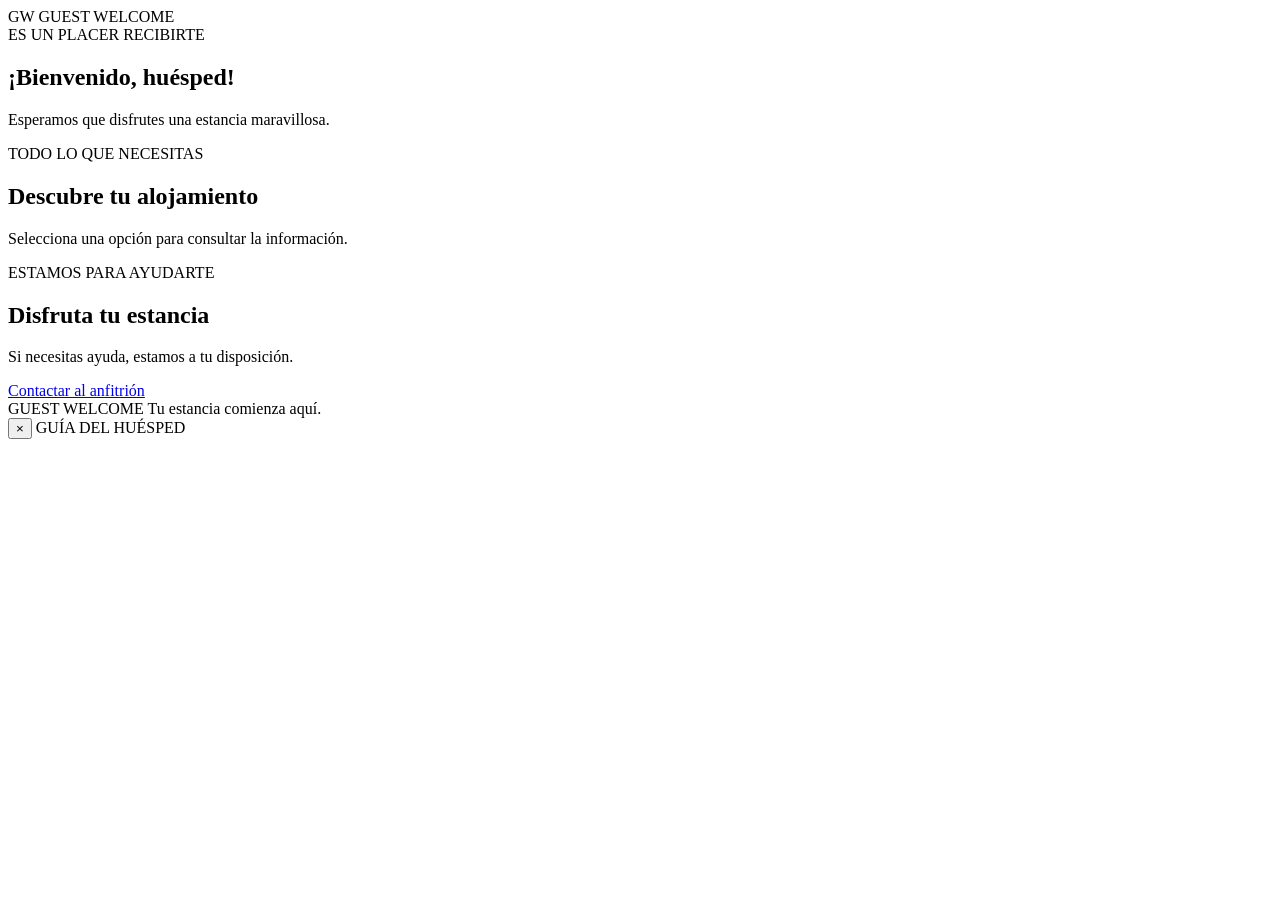
==== index.html @ a35feb83 "Add initial HTML structure for guest welcome page" ====
<!DOCTYPE html>
<html lang="es">
<head>
  <meta charset="UTF-8">
  <meta name="viewport" content="width=device-width, initial-scale=1.0">
  <meta name="theme-color" content="#142b40">
  <title>Guest Welcome | Bienvenido</title>
  <link rel="stylesheet" href="css/estilos.css">
</head>
<body>

  <header class="topbar">
    <div class="brand">
      <span class="brand-icon">GW</span>
      <span id="nombreAlojamiento">GUEST WELCOME</span>
    </div>
    <div id="reloj" class="clock"></div>
  </header>

  <main>
    <section class="hero">
      <div class="hero-content">
        <span class="eyebrow">ES UN PLACER RECIBIRTE</span>
        <h1>¡Bienvenido<span id="saludoPlural"></span>, <span id="nombreHuesped">huésped</span>!</h1>
        <p id="mensajeBienvenida">
          Esperamos que disfrutes una estancia maravillosa.
        </p>
        <div class="stay-dates" id="fechasEstancia"></div>
      </div>
      <div class="hero-photo" id="fotoPrincipal"></div>
    </section>

    <section class="section">
      <div class="section-heading">
        <span class="eyebrow">TODO LO QUE NECESITAS</span>
        <h2>Descubre tu alojamiento</h2>
        <p>Selecciona una opción para consultar la información.</p>
      </div>

      <div class="menu-grid" id="menuPrincipal"></div>
    </section>

    <section class="welcome-note">
      <div>
        <span class="eyebrow">ESTAMOS PARA AYUDARTE</span>
        <h2>Disfruta tu estancia</h2>
        <p id="mensajeFinal">
          Si necesitas ayuda, estamos a tu disposición.
        </p>
      </div>
      <a id="contactoWhatsApp" class="contact-button"
         href="#" target="_blank" rel="noopener">
        Contactar al anfitrión
      </a>
    </section>
  </main>

  <footer>
    <span id="pieAlojamiento">GUEST WELCOME</span>
    <span>Tu estancia comienza aquí.</span>
  </footer>

  <div id="modal" class="modal" aria-hidden="true">
    <div class="modal-content">
      <button id="cerrarModal" class="close-button" aria-label="Cerrar">×</button>
      <span class="eyebrow">GUÍA DEL HUÉSPED</span>
      <h2 id="modalTitulo"></h2>
      <div id="modalContenido"></div>
    </div>
  </div>

  <script src="js/app.js"></script>
</body>
</html>
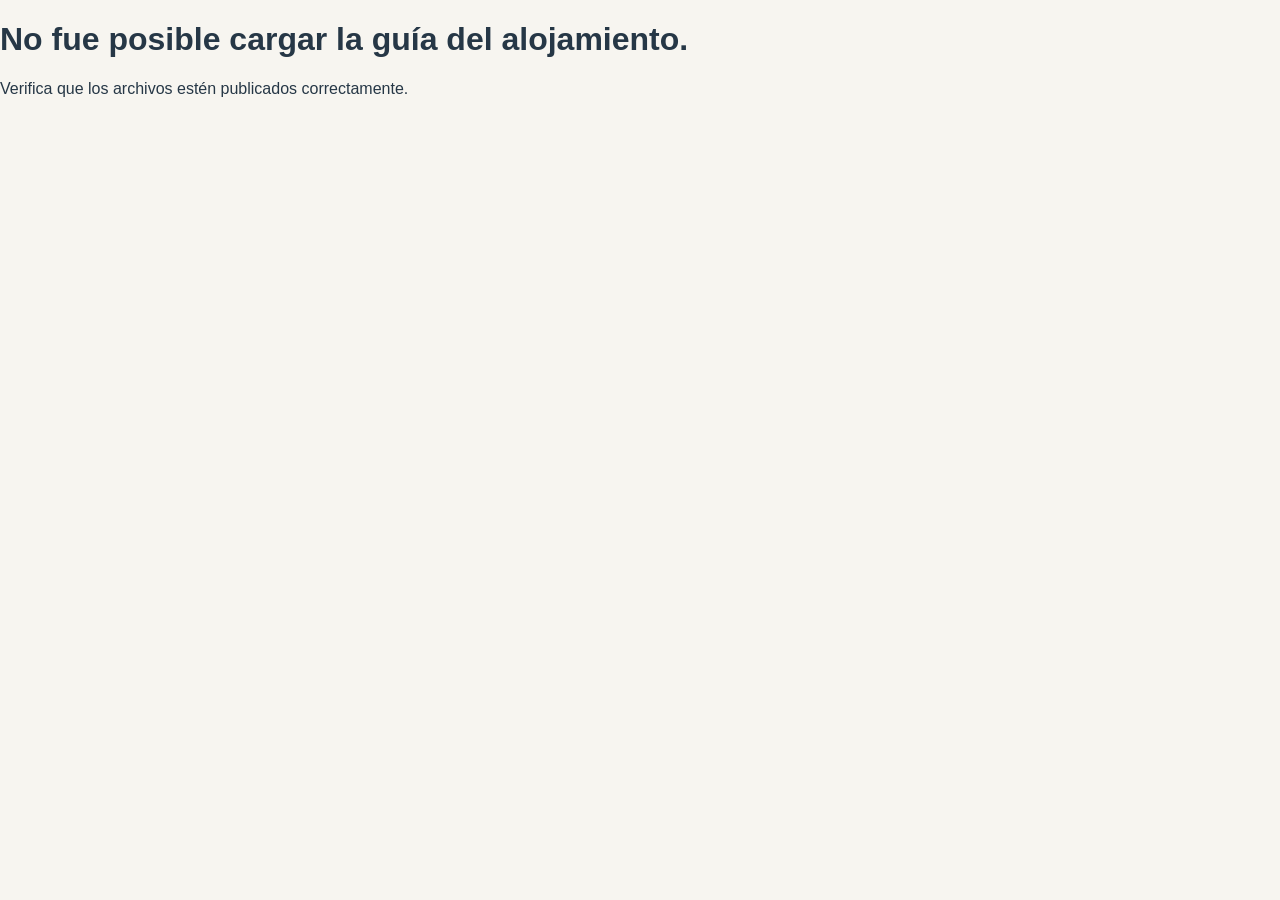
==== commit d6692170: "Add files via upload" ====
--- a/index.html
+++ b/index.html
@@ -1,75 +1,8 @@
-
 <!DOCTYPE html>
-<html lang="es">
-<head>
-  <meta charset="UTF-8">
-  <meta name="viewport" content="width=device-width, initial-scale=1.0">
-  <meta name="theme-color" content="#142b40">
-  <title>Guest Welcome | Bienvenido</title>
-  <link rel="stylesheet" href="css/estilos.css">
-</head>
-<body>
-
-  <header class="topbar">
-    <div class="brand">
-      <span class="brand-icon">GW</span>
-      <span id="nombreAlojamiento">GUEST WELCOME</span>
-    </div>
-    <div id="reloj" class="clock"></div>
-  </header>
-
-  <main>
-    <section class="hero">
-      <div class="hero-content">
-        <span class="eyebrow">ES UN PLACER RECIBIRTE</span>
-        <h1>¡Bienvenido<span id="saludoPlural"></span>, <span id="nombreHuesped">huésped</span>!</h1>
-        <p id="mensajeBienvenida">
-          Esperamos que disfrutes una estancia maravillosa.
-        </p>
-        <div class="stay-dates" id="fechasEstancia"></div>
-      </div>
-      <div class="hero-photo" id="fotoPrincipal"></div>
-    </section>
-
-    <section class="section">
-      <div class="section-heading">
-        <span class="eyebrow">TODO LO QUE NECESITAS</span>
-        <h2>Descubre tu alojamiento</h2>
-        <p>Selecciona una opción para consultar la información.</p>
-      </div>
-
-      <div class="menu-grid" id="menuPrincipal"></div>
-    </section>
-
-    <section class="welcome-note">
-      <div>
-        <span class="eyebrow">ESTAMOS PARA AYUDARTE</span>
-        <h2>Disfruta tu estancia</h2>
-        <p id="mensajeFinal">
-          Si necesitas ayuda, estamos a tu disposición.
-        </p>
-      </div>
-      <a id="contactoWhatsApp" class="contact-button"
-         href="#" target="_blank" rel="noopener">
-        Contactar al anfitrión
-      </a>
-    </section>
-  </main>
-
-  <footer>
-    <span id="pieAlojamiento">GUEST WELCOME</span>
-    <span>Tu estancia comienza aquí.</span>
-  </footer>
-
-  <div id="modal" class="modal" aria-hidden="true">
-    <div class="modal-content">
-      <button id="cerrarModal" class="close-button" aria-label="Cerrar">×</button>
-      <span class="eyebrow">GUÍA DEL HUÉSPED</span>
-      <h2 id="modalTitulo"></h2>
-      <div id="modalContenido"></div>
-    </div>
-  </div>
-
-  <script src="js/app.js"></script>
-</body>
-</html>
+<html lang="es"><head><meta charset="UTF-8"><meta name="viewport" content="width=device-width, initial-scale=1.0"><meta name="theme-color" content="#365e59"><title>Nuestra Casa | Guest Welcome</title><link rel="stylesheet" href="css/estilos.css"></head>
+<body><header class="topbar"><a class="brand" href="index.html"><span class="brand-icon">⌂</span><span id="nombreAlojamiento">NUESTRA CASA</span></a><div id="reloj" class="clock"></div></header>
+<main><section class="hero"><div class="hero-content"><span class="eyebrow">CUERNAVACA · MORELOS</span><h1>¡Bienvenidos a nuestra casa!</h1><p id="mensajeBienvenida">Disfruten nuestra casa.</p><div class="stay-dates" id="fechasEstancia"></div><p class="subtitulo" id="subtitulo"></p></div><div class="hero-photo" id="fotoPrincipal"></div></section>
+<section class="section"><div class="section-heading"><span class="eyebrow">GUÍA PARA TU ESTANCIA</span><h2>Todo lo que necesitas saber</h2><p>Selecciona una sección para consultar la información y fotografías.</p></div><div class="menu-grid" id="menuPrincipal"></div></section>
+<section class="host"><img id="fotoAnfitriona" src="img/alojamiento/image3.png" alt="Anfitriona Ale"><div><span class="eyebrow">ESTAMOS PARA RECIBIRTE</span><h2>¡Soy Ale!</h2><p id="mensajeFinal"></p><p><strong>Anfitriona:</strong> Alexandra Cuenca<br><strong>Coanfitriona:</strong> Teresita Castillo</p><a id="contactoWhatsApp" class="contact-button" href="https://wa.me/525538124380" target="_blank" rel="noopener">Contactar por WhatsApp</a></div></section></main>
+<footer><span>NUESTRA CASA · CUERNAVACA, MOR.</span><span>GUEST WELCOME</span></footer>
+<div id="modal" class="modal" aria-hidden="true"><div class="modal-content"><button id="cerrarModal" class="close-button" aria-label="Cerrar">×</button><span class="eyebrow">GUÍA DE NUESTRA CASA</span><h2 id="modalTitulo"></h2><div id="modalContenido"></div></div></div><script src="js/app.js"></script></body></html>
--- a/css/estilos.css
+++ b/css/estilos.css
@@ -0,0 +1,285 @@
+
+:root {
+  --navy: #142b40;
+  --blue: #274d68;
+  --gold: #c7a66a;
+  --cream: #f7f5f0;
+  --white: #ffffff;
+  --text: #263746;
+  --muted: #687987;
+}
+
+* {
+  box-sizing: border-box;
+}
+
+body {
+  margin: 0;
+  background: var(--cream);
+  color: var(--text);
+  font-family: Arial, Helvetica, sans-serif;
+}
+
+.topbar {
+  min-height: 75px;
+  padding: 15px 5%;
+  background: var(--navy);
+  color: white;
+  display: flex;
+  justify-content: space-between;
+  align-items: center;
+}
+
+.brand {
+  display: flex;
+  align-items: center;
+  gap: 13px;
+  font-size: 15px;
+  font-weight: bold;
+  letter-spacing: 2px;
+}
+
+.brand-icon {
+  width: 42px;
+  height: 42px;
+  display: grid;
+  place-items: center;
+  border: 1px solid var(--gold);
+  color: var(--gold);
+  border-radius: 50%;
+}
+
+.clock {
+  color: #e5d6b8;
+  font-size: 18px;
+}
+
+.hero {
+  min-height: 390px;
+  display: grid;
+  grid-template-columns: 1fr 1fr;
+  background: var(--navy);
+  color: white;
+  overflow: hidden;
+}
+
+.hero-content {
+  padding: 65px 8%;
+  display: flex;
+  flex-direction: column;
+  justify-content: center;
+}
+
+.eyebrow {
+  color: var(--gold);
+  font-size: 11px;
+  font-weight: bold;
+  letter-spacing: 3px;
+}
+
+.hero h1 {
+  font-family: Georgia, serif;
+  font-size: clamp(32px, 4.2vw, 58px);
+  line-height: 1.15;
+  font-weight: normal;
+  margin: 20px 0;
+}
+
+.hero-content > p {
+  color: #d9e0e5;
+  font-size: 18px;
+  line-height: 1.6;
+}
+
+.stay-dates {
+  margin-top: 22px;
+  color: #e5d6b8;
+  font-size: 14px;
+}
+
+.hero-photo {
+  min-height: 390px;
+  background: #526675 center/cover no-repeat;
+}
+
+.section {
+  padding: 55px 5%;
+}
+
+.section-heading {
+  text-align: center;
+  margin-bottom: 32px;
+}
+
+.section-heading h2,
+.welcome-note h2 {
+  font-family: Georgia, serif;
+  font-size: clamp(27px, 3vw, 38px);
+  font-weight: normal;
+  margin: 12px 0;
+}
+
+.section-heading p {
+  color: var(--muted);
+}
+
+.menu-grid {
+  display: grid;
+  grid-template-columns: repeat(3, 1fr);
+  gap: 18px;
+  max-width: 1250px;
+  margin: auto;
+}
+
+.menu-card {
+  border: 1px solid #e8e3da;
+  border-radius: 12px;
+  padding: 24px;
+  background: white;
+  color: var(--text);
+  text-align: left;
+  min-height: 145px;
+  cursor: pointer;
+  transition: transform .2s, border-color .2s;
+}
+
+.menu-card:hover,
+.menu-card:focus {
+  transform: translateY(-4px);
+  border-color: var(--gold);
+  outline: none;
+}
+
+.menu-icon {
+  display: block;
+  font-size: 30px;
+  margin-bottom: 13px;
+}
+
+.menu-card h3 {
+  margin: 0 0 8px;
+  font-size: 18px;
+}
+
+.menu-card p {
+  margin: 0;
+  color: var(--muted);
+  font-size: 13px;
+  line-height: 1.5;
+}
+
+.welcome-note {
+  margin: 0 5% 45px;
+  padding: 35px;
+  border-radius: 12px;
+  background: #e9e5dc;
+  display: flex;
+  align-items: center;
+  justify-content: space-between;
+  gap: 20px;
+}
+
+.welcome-note p {
+  color: var(--muted);
+}
+
+.contact-button {
+  background: var(--navy);
+  color: white;
+  text-decoration: none;
+  padding: 15px 22px;
+  border-radius: 7px;
+  white-space: nowrap;
+}
+
+footer {
+  background: var(--navy);
+  color: #d9e0e5;
+  padding: 22px 5%;
+  display: flex;
+  justify-content: space-between;
+  font-size: 12px;
+}
+
+.modal {
+  display: none;
+  position: fixed;
+  inset: 0;
+  background: rgba(10, 23, 34, .83);
+  z-index: 10;
+  padding: 25px;
+  align-items: center;
+  justify-content: center;
+}
+
+.modal.visible {
+  display: flex;
+}
+
+.modal-content {
+  width: min(700px, 100%);
+  max-height: 85vh;
+  overflow-y: auto;
+  background: white;
+  border-radius: 14px;
+  padding: 38px;
+  position: relative;
+}
+
+.modal-content h2 {
+  font-family: Georgia, serif;
+  font-size: 30px;
+  font-weight: normal;
+}
+
+.modal-content p,
+.modal-content li {
+  line-height: 1.7;
+  color: var(--muted);
+}
+
+.close-button {
+  position: absolute;
+  right: 20px;
+  top: 12px;
+  border: 0;
+  background: transparent;
+  font-size: 32px;
+  cursor: pointer;
+  color: var(--navy);
+}
+
+@media (max-width: 700px) {
+  .hero {
+    grid-template-columns: 1fr;
+  }
+
+  .hero-photo {
+    min-height: 220px;
+    grid-row: 1;
+  }
+
+  .hero-content {
+    padding: 35px 7%;
+  }
+
+  .menu-grid {
+    grid-template-columns: repeat(2, 1fr);
+  }
+
+  .welcome-note {
+    flex-direction: column;
+    align-items: flex-start;
+  }
+
+  footer {
+    flex-direction: column;
+    gap: 8px;
+  }
+}
+
+@media (max-width: 420px) {
+  .menu-grid {
+    grid-template-columns: 1fr;
+  }
+}
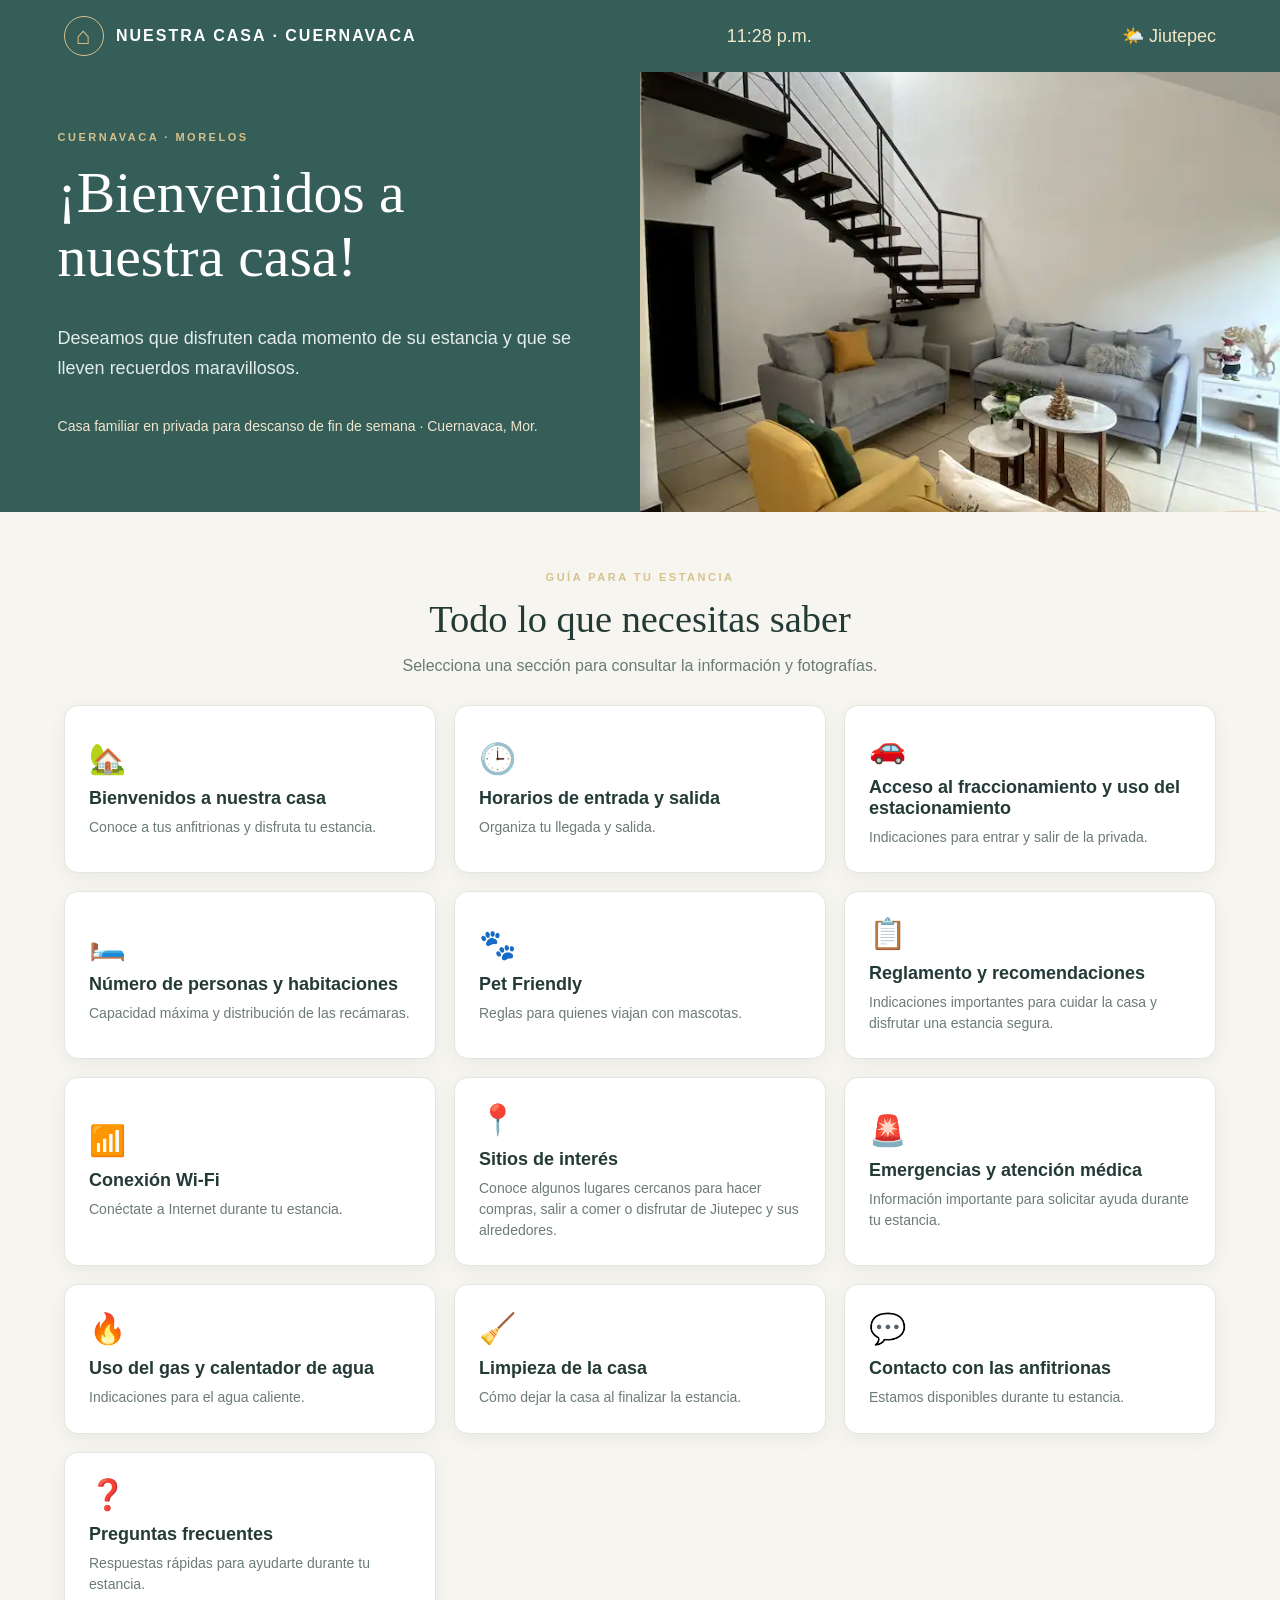
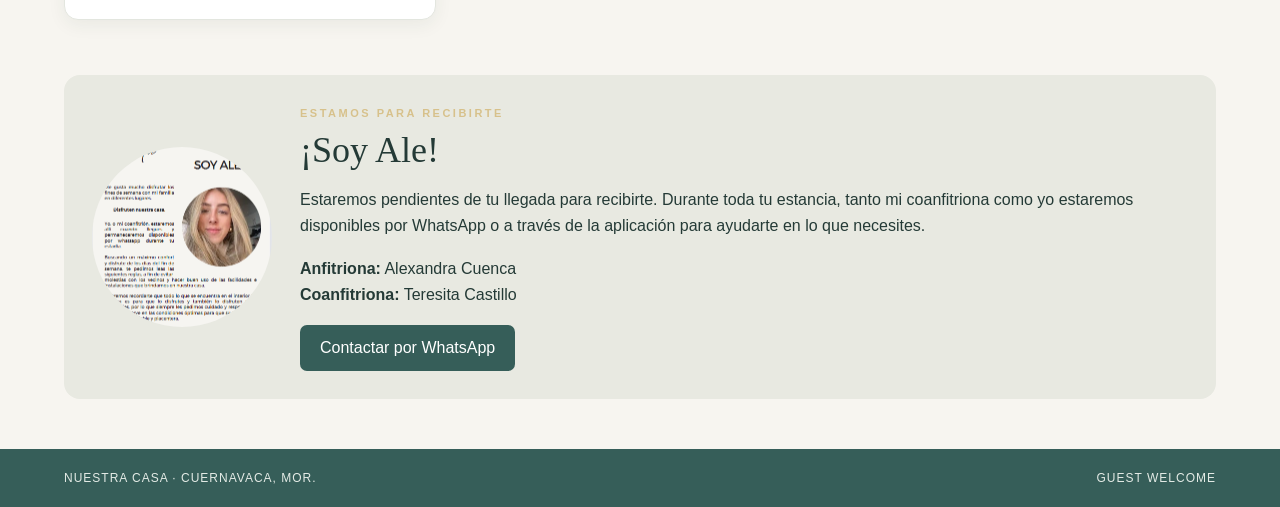
==== commit 5eb1d6d0: "Add temperature section to index.html Added temperature display for Jiutepec." ====
--- a/index.html
+++ b/index.html
@@ -1,8 +1,9 @@
 <!DOCTYPE html>
 <html lang="es"><head><meta charset="UTF-8"><meta name="viewport" content="width=device-width, initial-scale=1.0"><meta name="theme-color" content="#365e59"><title>Nuestra Casa | Guest Welcome</title><link rel="stylesheet" href="css/estilos.css"></head>
-<body><header class="topbar"><a class="brand" href="index.html"><span class="brand-icon">⌂</span><span id="nombreAlojamiento">NUESTRA CASA</span></a><div id="reloj" class="clock"></div></header>
+<body><header class="topbar"><a class="brand" href="index.html"><span class="brand-icon">⌂</span><span id="nombreAlojamiento">NUESTRA CASA</span></a><div id="reloj" class="clock"></div>
+<div id="temperatura" class="clock">🌤️ Jiutepec</div></header>
 <main><section class="hero"><div class="hero-content"><span class="eyebrow">CUERNAVACA · MORELOS</span><h1>¡Bienvenidos a nuestra casa!</h1><p id="mensajeBienvenida">Disfruten nuestra casa.</p><div class="stay-dates" id="fechasEstancia"></div><p class="subtitulo" id="subtitulo"></p></div><div class="hero-photo" id="fotoPrincipal"></div></section>
 <section class="section"><div class="section-heading"><span class="eyebrow">GUÍA PARA TU ESTANCIA</span><h2>Todo lo que necesitas saber</h2><p>Selecciona una sección para consultar la información y fotografías.</p></div><div class="menu-grid" id="menuPrincipal"></div></section>
 <section class="host"><img id="fotoAnfitriona" src="img/alojamiento/image3.png" alt="Anfitriona Ale"><div><span class="eyebrow">ESTAMOS PARA RECIBIRTE</span><h2>¡Soy Ale!</h2><p id="mensajeFinal"></p><p><strong>Anfitriona:</strong> Alexandra Cuenca<br><strong>Coanfitriona:</strong> Teresita Castillo</p><a id="contactoWhatsApp" class="contact-button" href="https://wa.me/525538124380" target="_blank" rel="noopener">Contactar por WhatsApp</a></div></section></main>
 <footer><span>NUESTRA CASA · CUERNAVACA, MOR.</span><span>GUEST WELCOME</span></footer>
-<div id="modal" class="modal" aria-hidden="true"><div class="modal-content"><button id="cerrarModal" class="close-button" aria-label="Cerrar">×</button><span class="eyebrow">GUÍA DE NUESTRA CASA</span><h2 id="modalTitulo"></h2><div id="modalContenido"></div></div></div><script src="js/app.js"></script></body></html>+<div id="modal" class="modal" aria-hidden="true"><div class="modal-content"><button id="cerrarModal" class="close-button" aria-label="Cerrar">×</button><span class="eyebrow">GUÍA DE NUESTRA CASA</span><h2 id="modalTitulo"></h2><div id="modalContenido"></div></div></div><script src="js/app.js"></script></body></html>
--- a/css/estilos.css
+++ b/css/estilos.css
@@ -1,12 +1,11 @@
 
 :root {
-  --navy: #142b40;
-  --blue: #274d68;
-  --gold: #c7a66a;
+  --green: #365e59;
+  --green2: #527a72;
+  --sage: #a9c9c3;
   --cream: #f7f5f0;
-  --white: #ffffff;
-  --text: #263746;
-  --muted: #687987;
+  --ink: #243a36;
+  --gold: #d7c18b;
 }
 
 * {
@@ -16,90 +15,95 @@
 body {
   margin: 0;
   background: var(--cream);
-  color: var(--text);
+  color: var(--ink);
   font-family: Arial, Helvetica, sans-serif;
 }
 
 .topbar {
-  min-height: 75px;
-  padding: 15px 5%;
-  background: var(--navy);
-  color: white;
+  min-height: 72px;
+  padding: 14px 5%;
+  background: var(--green);
+  color: #fff;
   display: flex;
+  align-items: center;
   justify-content: space-between;
-  align-items: center;
 }
 
 .brand {
   display: flex;
   align-items: center;
-  gap: 13px;
-  font-size: 15px;
+  gap: 12px;
+  color: #fff;
+  text-decoration: none;
   font-weight: bold;
   letter-spacing: 2px;
 }
 
 .brand-icon {
-  width: 42px;
-  height: 42px;
+  width: 40px;
+  height: 40px;
+  border: 1px solid var(--gold);
+  border-radius: 50%;
   display: grid;
   place-items: center;
-  border: 1px solid var(--gold);
   color: var(--gold);
-  border-radius: 50%;
+  font-size: 24px;
 }
 
 .clock {
-  color: #e5d6b8;
+  color: #f2e6c9;
   font-size: 18px;
 }
 
 .hero {
-  min-height: 390px;
   display: grid;
   grid-template-columns: 1fr 1fr;
-  background: var(--navy);
+  background: var(--green);
   color: white;
-  overflow: hidden;
+  min-height: 440px;
 }
 
 .hero-content {
-  padding: 65px 8%;
+  padding: 55px 9%;
   display: flex;
   flex-direction: column;
   justify-content: center;
 }
 
 .eyebrow {
-  color: var(--gold);
+  color: #d7c18b;
   font-size: 11px;
   font-weight: bold;
-  letter-spacing: 3px;
+  letter-spacing: 2.5px;
+}
+
+.hero h1,
+.section-heading h2,
+.host h2 {
+  font-family: Georgia, serif;
+  font-weight: normal;
 }
 
 .hero h1 {
-  font-family: Georgia, serif;
-  font-size: clamp(32px, 4.2vw, 58px);
-  line-height: 1.15;
-  font-weight: normal;
-  margin: 20px 0;
-}
-
-.hero-content > p {
-  color: #d9e0e5;
+  font-size: clamp(36px, 4.5vw, 62px);
+  line-height: 1.1;
+  margin: 18px 0;
+}
+
+.hero-content p {
   font-size: 18px;
-  line-height: 1.6;
-}
-
-.stay-dates {
-  margin-top: 22px;
-  color: #e5d6b8;
-  font-size: 14px;
+  line-height: 1.65;
+  color: #e3ece8;
+}
+
+.subtitulo {
+  font-size: 14px !important;
+  color: #f0e5cd !important;
 }
 
 .hero-photo {
-  min-height: 390px;
-  background: #526675 center/cover no-repeat;
+  min-height: 440px;
+  background: #7c938a center/cover no-repeat;
 }
 
 .section {
@@ -108,106 +112,178 @@
 
 .section-heading {
   text-align: center;
-  margin-bottom: 32px;
-}
-
-.section-heading h2,
-.welcome-note h2 {
-  font-family: Georgia, serif;
-  font-size: clamp(27px, 3vw, 38px);
-  font-weight: normal;
+  margin-bottom: 30px;
+}
+
+.section-heading h2 {
+  font-size: clamp(28px, 3vw, 40px);
   margin: 12px 0;
 }
 
 .section-heading p {
-  color: var(--muted);
+  color: #687b75;
 }
 
 .menu-grid {
   display: grid;
-  grid-template-columns: repeat(3, 1fr);
+  grid-template-columns: repeat(3, minmax(0, 1fr));
   gap: 18px;
   max-width: 1250px;
   margin: auto;
 }
 
 .menu-card {
-  border: 1px solid #e8e3da;
-  border-radius: 12px;
+  background: #fff;
+  border: 1px solid #e3e6df;
+  border-radius: 14px;
   padding: 24px;
-  background: white;
-  color: var(--text);
   text-align: left;
-  min-height: 145px;
+  min-height: 150px;
+  color: var(--ink);
   cursor: pointer;
-  transition: transform .2s, border-color .2s;
+  box-shadow: 0 5px 18px #233b3210;
+  transition: .2s;
 }
 
 .menu-card:hover,
 .menu-card:focus {
-  transform: translateY(-4px);
-  border-color: var(--gold);
-  outline: none;
+  transform: translateY(-3px);
+  border-color: var(--green2);
+  outline: 3px solid #a9c9c355;
 }
 
 .menu-icon {
+  font-size: 30px;
   display: block;
-  font-size: 30px;
-  margin-bottom: 13px;
+  margin-bottom: 12px;
 }
 
 .menu-card h3 {
+  font-size: 18px;
   margin: 0 0 8px;
-  font-size: 18px;
 }
 
 .menu-card p {
+  color: #6c7b76;
+  font-size: 14px;
+  line-height: 1.5;
   margin: 0;
-  color: var(--muted);
-  font-size: 13px;
-  line-height: 1.5;
-}
-
-.welcome-note {
-  margin: 0 5% 45px;
-  padding: 35px;
-  border-radius: 12px;
-  background: #e9e5dc;
-  display: flex;
+}
+
+/* TARJETA ESPECIAL DE WI-FI */
+
+.menu-card:has(.menu-icon) {
+  position: relative;
+}
+
+.menu-card:has(.menu-icon) h3 {
+  color: var(--ink);
+}
+
+/* INFORMACIÓN DE CONEXIÓN WI-FI */
+
+.wifi-info {
+  margin: 20px 0 5px;
+  padding: 32px 25px;
+  background: #f0f5f2;
+  border: 1px solid #d9e6df;
+  border-radius: 15px;
+  text-align: center;
+}
+
+.wifi-icon {
+  width: 76px;
+  height: 76px;
+  margin: 0 auto 20px;
+  display: grid;
+  place-items: center;
+  background: var(--green);
+  color: white;
+  border-radius: 50%;
+  font-size: 38px;
+}
+
+.wifi-info p:first-of-type {
+  margin: 0 0 8px;
+  color: var(--green2);
+  font-size: 12px;
+  font-weight: bold;
+  letter-spacing: 2px;
+}
+
+.wifi-info h3 {
+  margin: 0 0 25px;
+  color: var(--green);
+  font-size: clamp(23px, 4vw, 32px);
+  letter-spacing: 1px;
+  overflow-wrap: anywhere;
+}
+
+.wifi-info p:last-of-type {
+  max-width: 550px;
+  margin: 0 auto;
+  padding: 18px;
+  background: #fff;
+  border-left: 4px solid var(--gold);
+  border-radius: 8px;
+  line-height: 1.7;
+  color: var(--ink);
+  font-size: 15px;
+}
+
+.host {
+  margin: 0 5% 50px;
+  background: #e8e9e1;
+  border-radius: 16px;
+  padding: 28px;
+  display: grid;
+  grid-template-columns: 180px 1fr;
+  gap: 28px;
   align-items: center;
-  justify-content: space-between;
-  gap: 20px;
-}
-
-.welcome-note p {
-  color: var(--muted);
+}
+
+.host img {
+  width: 180px;
+  height: 180px;
+  object-fit: cover;
+  border-radius: 50%;
+}
+
+.host h2 {
+  font-size: 36px;
+  margin: 8px 0;
+}
+
+.host p {
+  line-height: 1.65;
 }
 
 .contact-button {
-  background: var(--navy);
+  display: inline-block;
+  background: var(--green);
   color: white;
   text-decoration: none;
-  padding: 15px 22px;
+  padding: 14px 20px;
   border-radius: 7px;
-  white-space: nowrap;
 }
 
 footer {
-  background: var(--navy);
-  color: #d9e0e5;
+  background: var(--green);
+  color: #e4ebe6;
   padding: 22px 5%;
   display: flex;
   justify-content: space-between;
   font-size: 12px;
+  letter-spacing: 1px;
 }
 
 .modal {
   display: none;
   position: fixed;
   inset: 0;
-  background: rgba(10, 23, 34, .83);
   z-index: 10;
-  padding: 25px;
+  background: #10221fce;
+  padding: 22px;
   align-items: center;
   justify-content: center;
 }
@@ -217,46 +293,66 @@
 }
 
 .modal-content {
-  width: min(700px, 100%);
-  max-height: 85vh;
-  overflow-y: auto;
-  background: white;
-  border-radius: 14px;
+  position: relative;
+  background: #fff;
+  border-radius: 16px;
   padding: 38px;
-  position: relative;
+  width: min(850px, 100%);
+  max-height: 90vh;
+  overflow: auto;
 }
 
 .modal-content h2 {
-  font-family: Georgia, serif;
-  font-size: 30px;
-  font-weight: normal;
-}
-
-.modal-content p,
-.modal-content li {
-  line-height: 1.7;
-  color: var(--muted);
+  font: normal 32px Georgia, serif;
+  color: var(--green);
+}
+
+.modal-content p {
+  line-height: 1.75;
+  color: #465a54;
+  font-size: 16px;
 }
 
 .close-button {
   position: absolute;
-  right: 20px;
-  top: 12px;
+  right: 17px;
+  top: 8px;
   border: 0;
-  background: transparent;
-  font-size: 32px;
+  background: none;
+  font-size: 34px;
   cursor: pointer;
-  color: var(--navy);
-}
-
-@media (max-width: 700px) {
+  color: var(--green);
+}
+
+.gallery {
+  display: grid;
+  grid-template-columns: repeat(auto-fit, minmax(180px, 1fr));
+  gap: 12px;
+  margin-top: 20px;
+}
+
+.gallery img {
+  width: 100%;
+  height: 190px;
+  object-fit: cover;
+  border-radius: 10px;
+}
+
+.modal-content .note {
+  padding: 12px 15px;
+  background: #f0f3ee;
+  border-left: 4px solid var(--green2);
+  border-radius: 5px;
+}
+
+@media(max-width:760px) {
   .hero {
     grid-template-columns: 1fr;
   }
 
   .hero-photo {
-    min-height: 220px;
     grid-row: 1;
+    min-height: 250px;
   }
 
   .hero-content {
@@ -267,9 +363,47 @@
     grid-template-columns: repeat(2, 1fr);
   }
 
-  .welcome-note {
-    flex-direction: column;
-    align-items: flex-start;
+  .host {
+    grid-template-columns: 1fr;
+    text-align: center;
+  }
+
+  .host img {
+    margin: auto;
+  }
+
+  .topbar {
+    gap: 12px;
+  }
+
+  .brand {
+    font-size: 12px;
+  }
+}
+
+@media(max-width:480px) {
+  .menu-grid {
+    grid-template-columns: 1fr;
+  }
+
+  .section {
+    padding: 38px 5%;
+  }
+
+  .hero-photo {
+    min-height: 220px;
+  }
+
+  .modal-content {
+    padding: 28px 20px;
+  }
+
+  .gallery img {
+    height: 160px;
+  }
+
+  .wifi-info {
+    padding: 25px 16px;
   }
 
   footer {
@@ -278,8 +412,320 @@
   }
 }
 
-@media (max-width: 420px) {
-  .menu-grid {
-    grid-template-columns: 1fr;
-  }
-}
+
+/* Fechas de llegada y salida */
+.stay-dates-detail {
+  display: flex;
+  flex-wrap: wrap;
+  justify-content: center;
+  align-items: stretch;
+  gap: 14px;
+  margin-top: 24px;
+}
+
+.stay-date-item {
+  display: flex;
+  flex-direction: column;
+  align-items: center;
+  justify-content: center;
+  min-width: 145px;
+  padding: 16px 22px;
+  background: rgba(255, 255, 255, 0.94);
+  border: 1px solid rgba(54, 94, 89, 0.18);
+  border-radius: 14px;
+  box-shadow: 0 5px 18px rgba(0, 0, 0, 0.08);
+}
+
+.stay-date-item span {
+  color: #365e59;
+  font-size: 0.75rem;
+  font-weight: 800;
+  letter-spacing: 2px;
+  margin-bottom: 7px;
+}
+
+.stay-date-item strong {
+  color: #263f3b;
+  font-size: 1.25rem;
+  text-transform: capitalize;
+}
+
+.stay-duration {
+  flex-basis: 100%;
+  text-align: center;
+  color: #ffffff;
+  font-size: 1rem;
+  font-weight: 700;
+  letter-spacing: 0.5px;
+  padding: 10px;
+}
+
+/* Ajuste de horarios y fechas en celulares */
+@media (max-width: 480px) {
+  .stay-date-item span {
+    font-size: 0.68rem;
+  }
+
+  .stay-date-item strong {
+    font-size: 1.05rem;
+  }
+
+  .stay-duration {
+    font-size: 0.88rem;
+  }
+}
+
+
+/* Subtítulos dentro de las secciones */
+.subtitulo-seccion {
+  display: block;
+  width: 100%;
+  font-size: 1.05rem;
+  font-weight: 800;
+  color: #365e59;
+  margin: 24px 0 12px;
+  padding-bottom: 8px;
+  border-bottom: 2px solid #dce8e3;
+  letter-spacing: 0.3px;
+}
+
+/* Enlaces a Google Maps */
+.mapa-link {
+  display: inline-block;
+  width: fit-content;
+  max-width: 100%;
+  margin: 4px 0 16px;
+  padding: 5px 9px;
+  border-radius: 6px;
+  background: #f3f7f5;
+  border: 1px solid #e1ebe6;
+  color: #668078;
+  font-size: 0.76rem;
+  font-weight: 600;
+  text-decoration: none;
+  line-height: 1.4;
+  transition: background 0.2s ease, color 0.2s ease;
+}
+
+.mapa-link:hover,
+.mapa-link:focus {
+  background: #e8f1ee;
+  color: #285d50;
+  text-decoration: underline;
+  outline: none;
+}
+
+/* Código QR de la sección Wi-Fi */
+.wifi-gallery {
+  display: grid;
+  grid-template-columns: 1fr;
+  justify-items: center;
+  margin: 20px auto;
+}
+
+.wifi-gallery img {
+  display: block;
+  width: 200px;
+  max-width: 100%;
+  height: auto;
+  object-fit: contain;
+  margin: 0 auto;
+}
+
+
+/* =========================================
+   RECUADROS PARA REGLAS Y NORMAS
+   ========================================= */
+
+/* Cada regla numerada tendrá su propio bloque */
+.modal-content p:has(strong:first-child) {
+  margin: 14px 0;
+  padding: 15px 18px;
+  background: #f0f3ee;
+  border-left: 4px solid var(--green2);
+  border-radius: 8px;
+  line-height: 1.65;
+}
+
+/* Destacar el número y título de cada regla */
+.modal-content p strong:first-child {
+  color: var(--green);
+  font-weight: 800;
+}
+
+/* Ajuste para pantallas pequeñas */
+@media (max-width: 480px) {
+  .modal-content p:has(strong:first-child) {
+    padding: 12px 14px;
+    margin: 11px 0;
+  }
+}
+
+
+/* =========================================
+   BLOQUES DE REGLAS Y RECOMENDACIONES
+   ========================================= */
+
+.modal-content .regla-card {
+  margin: 16px 0;
+  padding: 17px 20px;
+  background: #f0f3ee;
+  border-left: 4px solid var(--green2);
+  border-radius: 9px;
+  box-shadow: 0 3px 10px rgba(35, 59, 50, 0.05);
+}
+
+.modal-content .regla-titulo {
+  margin: 0 0 9px;
+  color: var(--green);
+  font-size: 17px;
+  font-weight: 800;
+  line-height: 1.4;
+}
+
+.modal-content .regla-card p {
+  margin: 0;
+  color: #465a54;
+  font-size: 15px;
+  line-height: 1.65;
+}
+
+.modal-content .regla-card p + p {
+  margin-top: 9px;
+}
+
+/* Adaptación para celulares */
+@media (max-width: 480px) {
+  .modal-content .regla-card {
+    padding: 13px 15px;
+    margin: 12px 0;
+  }
+
+  .modal-content .regla-titulo {
+    font-size: 16px;
+  }
+
+  .modal-content .regla-card p {
+    font-size: 14px;
+  }
+}
+
+
+/* PREGUNTAS FRECUENTES */
+.modal-content .faq-item {
+  margin: 12px 0;
+  background: #f0f3ee;
+  border-left: 4px solid var(--green2);
+  border-radius: 8px;
+  overflow: hidden;
+}
+
+.modal-content .faq-item summary {
+  padding: 15px 42px 15px 18px;
+  color: var(--green);
+  font-weight: 700;
+  font-size: 15px;
+  line-height: 1.5;
+  cursor: pointer;
+  list-style: none;
+  position: relative;
+}
+
+.modal-content .faq-item summary::-webkit-details-marker {
+  display: none;
+}
+
+.modal-content .faq-item summary::after {
+  content: "+";
+  position: absolute;
+  right: 17px;
+  top: 50%;
+  transform: translateY(-50%);
+  font-size: 22px;
+  font-weight: 400;
+  color: var(--green2);
+}
+
+.modal-content .faq-item[open] summary::after {
+  content: "−";
+}
+
+.modal-content .faq-respuesta {
+  padding: 0 18px 16px;
+  color: #465a54;
+  font-size: 14px;
+  line-height: 1.7;
+}
+
+@media (max-width: 480px) {
+  .modal-content .faq-item summary {
+    padding: 13px 38px 13px 14px;
+    font-size: 14px;
+  }
+
+  .modal-content .faq-respuesta {
+    padding: 0 14px 14px;
+    font-size: 13px;
+  }
+}
+
+
+/* PREGUNTAS FRECUENTES */
+.modal-content .faq-item {
+  margin: 12px 0;
+  background: #f0f3ee;
+  border-left: 4px solid var(--green2);
+  border-radius: 8px;
+  overflow: hidden;
+}
+
+.modal-content .faq-item summary {
+  padding: 15px 42px 15px 18px;
+  color: var(--green);
+  font-weight: 700;
+  font-size: 15px;
+  line-height: 1.5;
+  cursor: pointer;
+  list-style: none;
+  position: relative;
+}
+
+.modal-content .faq-item summary::-webkit-details-marker {
+  display: none;
+}
+
+.modal-content .faq-item summary::after {
+  content: "+";
+  position: absolute;
+  right: 17px;
+  top: 50%;
+  transform: translateY(-50%);
+  font-size: 22px;
+  font-weight: 400;
+  color: var(--green2);
+}
+
+.modal-content .faq-item[open] summary::after {
+  content: "−";
+}
+
+.modal-content .faq-respuesta {
+  padding: 0 18px 16px;
+  color: #465a54;
+  font-size: 14px;
+  line-height: 1.7;
+}
+
+@media (max-width: 480px) {
+  .modal-content .faq-item summary {
+    padding: 13px 38px 13px 14px;
+    font-size: 14px;
+  }
+
+  .modal-content .faq-respuesta {
+    padding: 0 14px 14px;
+    font-size: 13px;
+  }
+}
+
+
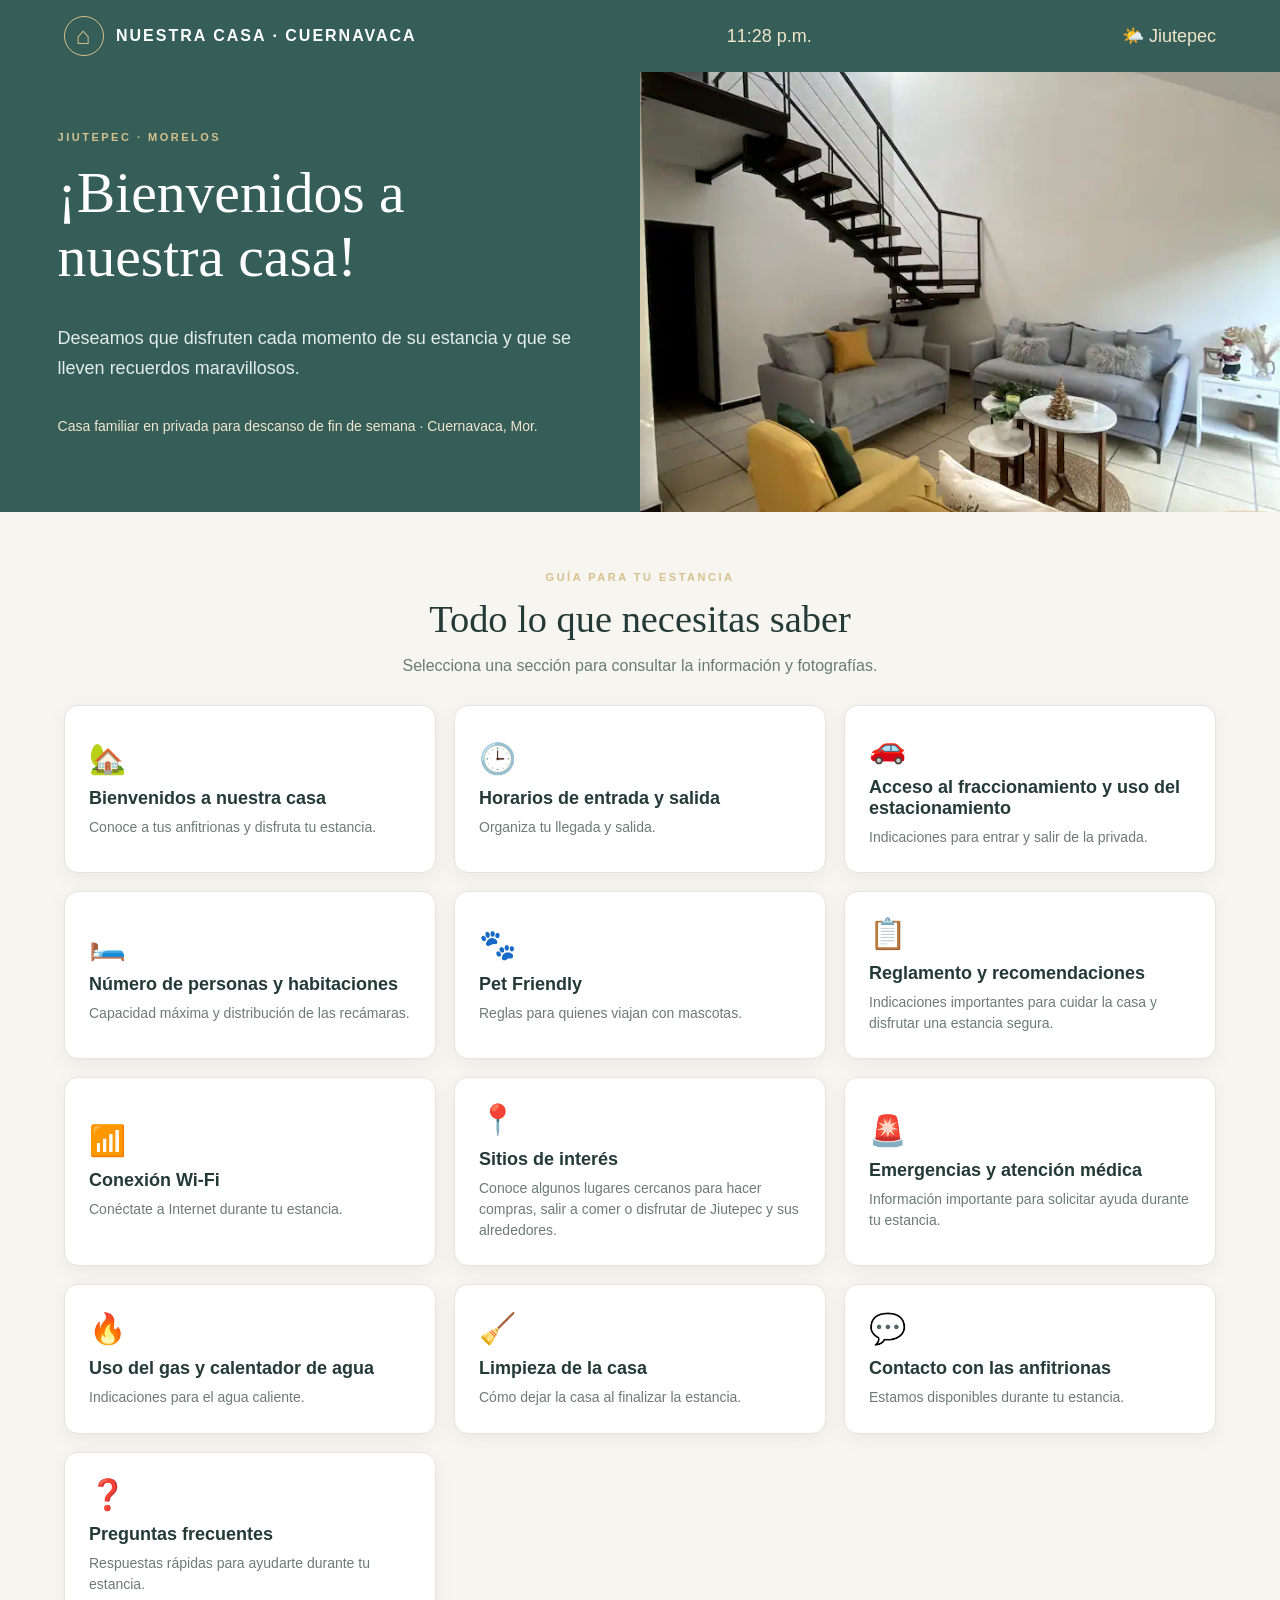
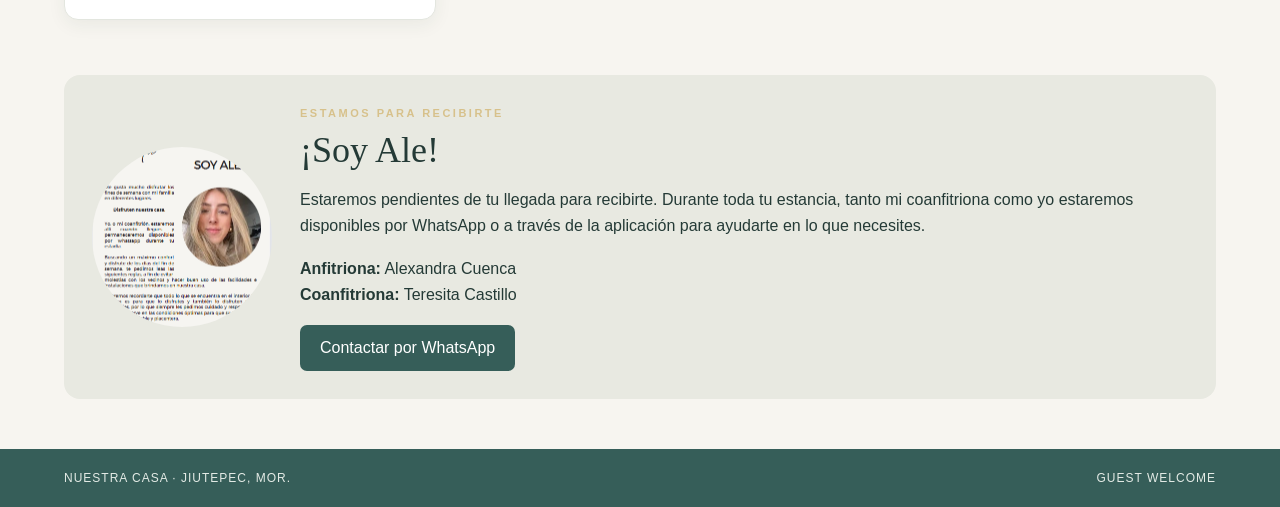
==== commit a684d32d: "Change location name from Cuernavaca to Jiutepec" ====
--- a/index.html
+++ b/index.html
@@ -2,8 +2,8 @@
 <html lang="es"><head><meta charset="UTF-8"><meta name="viewport" content="width=device-width, initial-scale=1.0"><meta name="theme-color" content="#365e59"><title>Nuestra Casa | Guest Welcome</title><link rel="stylesheet" href="css/estilos.css"></head>
 <body><header class="topbar"><a class="brand" href="index.html"><span class="brand-icon">⌂</span><span id="nombreAlojamiento">NUESTRA CASA</span></a><div id="reloj" class="clock"></div>
 <div id="temperatura" class="clock">🌤️ Jiutepec</div></header>
-<main><section class="hero"><div class="hero-content"><span class="eyebrow">CUERNAVACA · MORELOS</span><h1>¡Bienvenidos a nuestra casa!</h1><p id="mensajeBienvenida">Disfruten nuestra casa.</p><div class="stay-dates" id="fechasEstancia"></div><p class="subtitulo" id="subtitulo"></p></div><div class="hero-photo" id="fotoPrincipal"></div></section>
+<main><section class="hero"><div class="hero-content"><span class="eyebrow">JIUTEPEC · MORELOS</span><h1>¡Bienvenidos a nuestra casa!</h1><p id="mensajeBienvenida">Disfruten nuestra casa.</p><div class="stay-dates" id="fechasEstancia"></div><p class="subtitulo" id="subtitulo"></p></div><div class="hero-photo" id="fotoPrincipal"></div></section>
 <section class="section"><div class="section-heading"><span class="eyebrow">GUÍA PARA TU ESTANCIA</span><h2>Todo lo que necesitas saber</h2><p>Selecciona una sección para consultar la información y fotografías.</p></div><div class="menu-grid" id="menuPrincipal"></div></section>
 <section class="host"><img id="fotoAnfitriona" src="img/alojamiento/image3.png" alt="Anfitriona Ale"><div><span class="eyebrow">ESTAMOS PARA RECIBIRTE</span><h2>¡Soy Ale!</h2><p id="mensajeFinal"></p><p><strong>Anfitriona:</strong> Alexandra Cuenca<br><strong>Coanfitriona:</strong> Teresita Castillo</p><a id="contactoWhatsApp" class="contact-button" href="https://wa.me/525538124380" target="_blank" rel="noopener">Contactar por WhatsApp</a></div></section></main>
-<footer><span>NUESTRA CASA · CUERNAVACA, MOR.</span><span>GUEST WELCOME</span></footer>
+<footer><span>NUESTRA CASA · JIUTEPEC, MOR.</span><span>GUEST WELCOME</span></footer>
 <div id="modal" class="modal" aria-hidden="true"><div class="modal-content"><button id="cerrarModal" class="close-button" aria-label="Cerrar">×</button><span class="eyebrow">GUÍA DE NUESTRA CASA</span><h2 id="modalTitulo"></h2><div id="modalContenido"></div></div></div><script src="js/app.js"></script></body></html>
